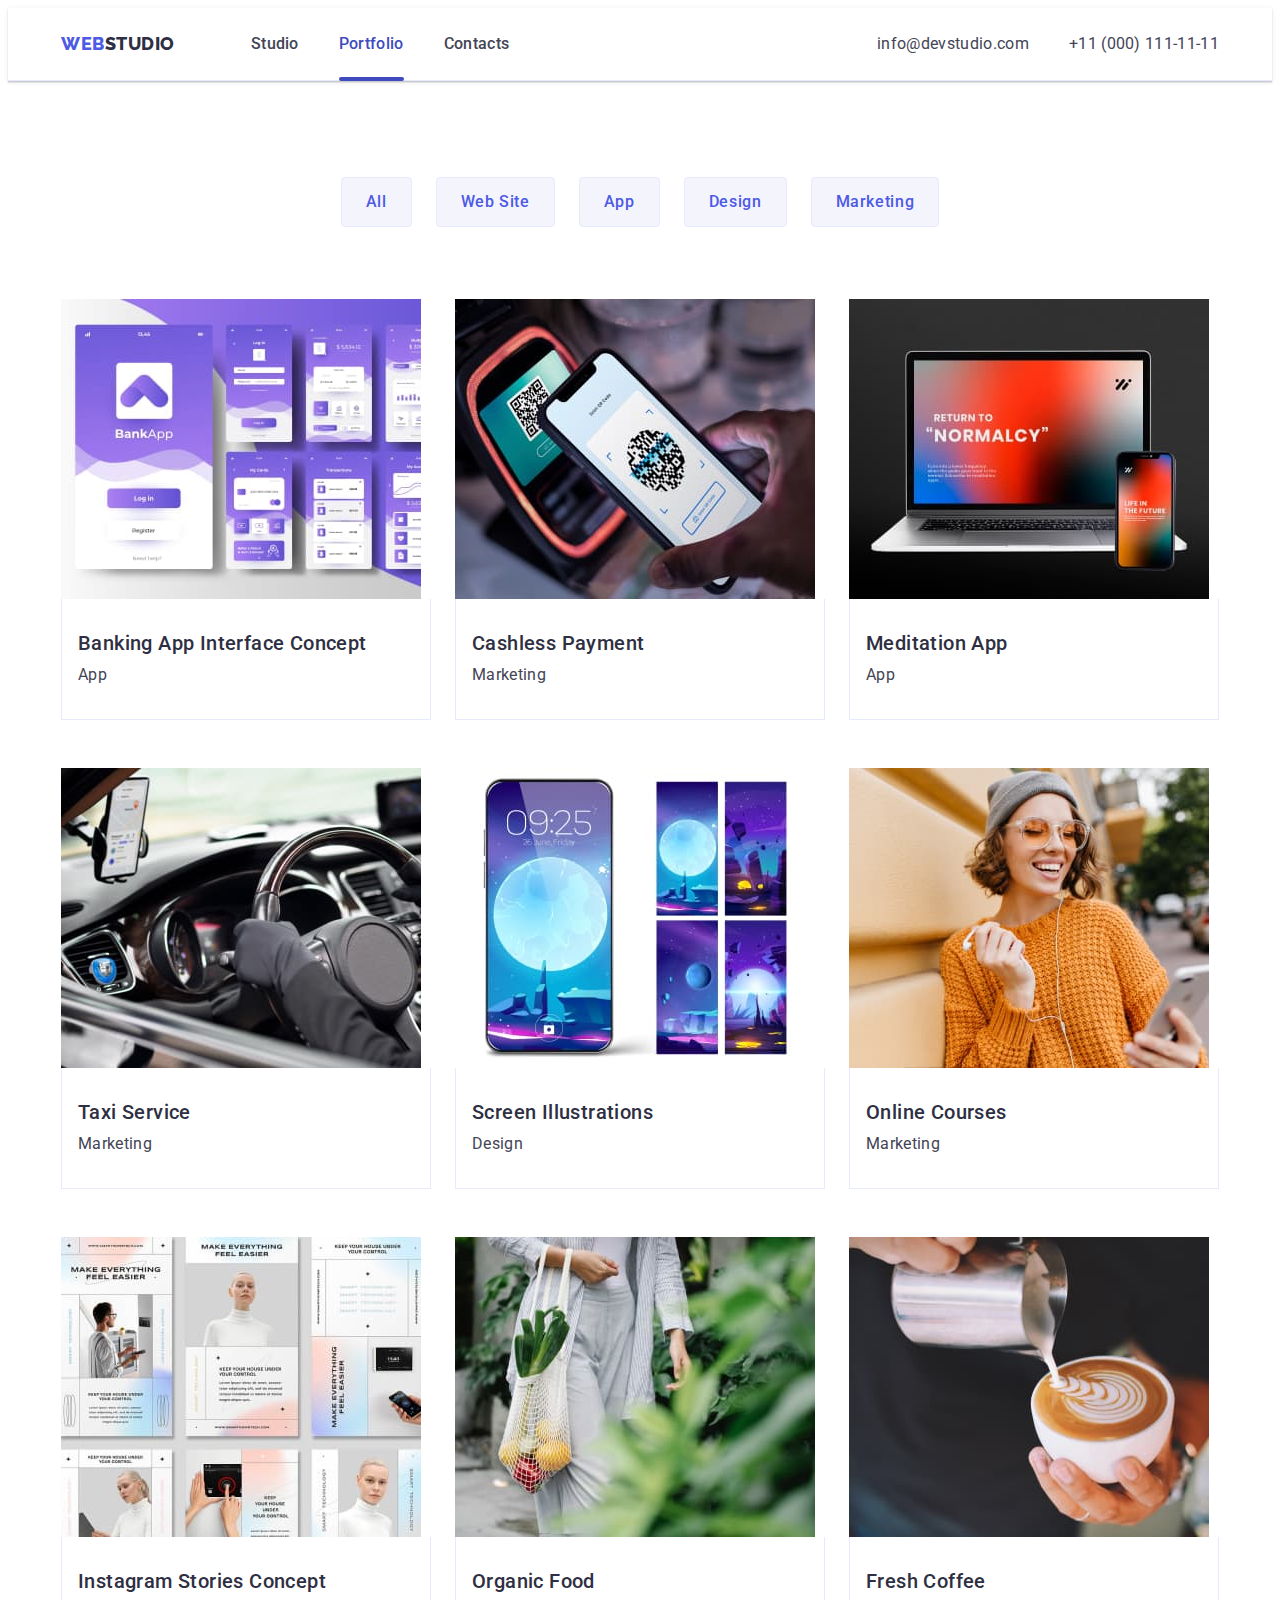
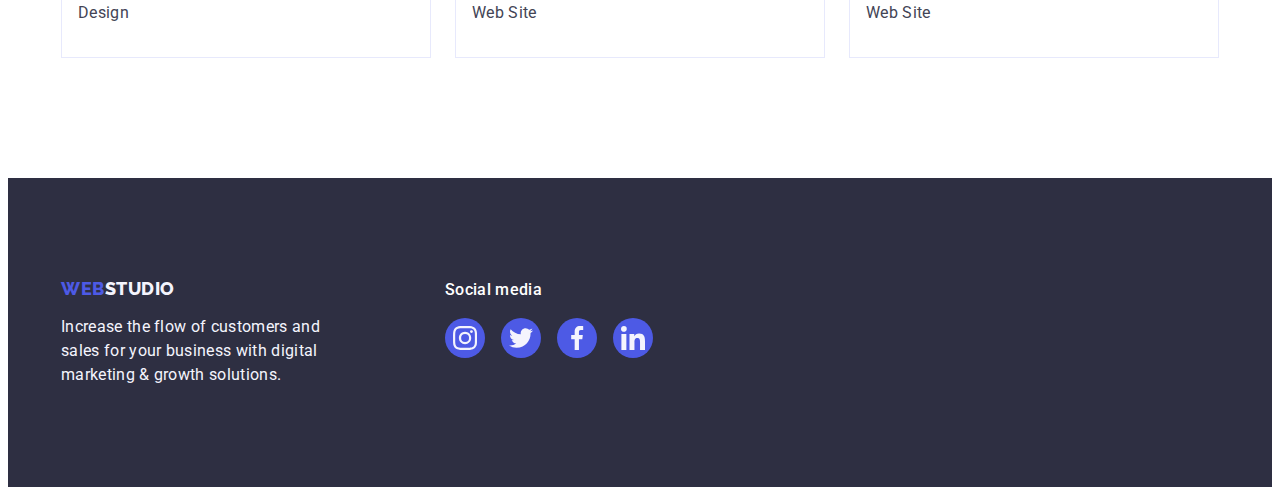
==== portfolio.html @ 4d385fa7 "clone homework 4" ====
<!DOCTYPE html>
<html lang="en">
  <head>
    <meta charset="UTF-8" />
    <meta http-equiv="X-UA-Compatible" content="IE=edge" />
    <meta name="viewport" content="width=device-width, initial-scale=1.0" />
    <link rel="preconnect" href="https://fonts.googleapis.com" />
    <link rel="preconnect" href="https://fonts.gstatic.com" crossorigin />
    <link
      href="https://fonts.googleapis.com/css2?family=Raleway:wght@800&family=Roboto:wght@400;500;700;900&display=swap"
      rel="stylesheet"
    />
    <title>Portfolio</title>
    <link
      rel="stylesheet"
      href="https://cdnjs.cloudflare.com/ajax/libs/modern-normalize/2.0.0/modern-normalize.min.css"
      integrity="sha512-4xo8blKMVCiXpTaLzQSLSw3KFOVPWhm/TRtuPVc4WG6kUgjH6J03IBuG7JZPkcWMxJ5huwaBpOpnwYElP/m6wg=="
      crossorigin="anonymous"
      referrerpolicy="no-referrer"
    />
    <link rel="stylesheet" href="./css/styles.css" />
  </head>
  <body>
    <header class="header">
      <div class="container header-container">
        <nav class="header-nav">
          <a class="header-logo link" href="./index.html"
            >Web<span class="logo-span">Studio</span></a
          >
          <ul class="header-menu list">
            <li class="header-menu-item">
              <a href="./index.html" class="header-menu-link link">Studio</a>
            </li>
            <li class="header-menu-item">
              <a href="./portfolio.html" class="header-menu-link link active"
                >Portfolio</a
              >
            </li>
            <li class="header-menu-item">
              <a href="" class="header-menu-link link">Contacts</a>
            </li>
          </ul>
        </nav>

        <address class="header-contacts">
          <ul class="header-contacts-menu list">
            <li class="header-contacts-item">
              <a
                href="mailto:info@devstudio.com"
                class="header-contacts-link link"
                >info@devstudio.com</a
              >
            </li>
            <li class="header-contacts-item">
              <a href="tel:+110001111111" class="header-contacts-link link"
                >+11 (000) 111-11-11</a
              >
            </li>
          </ul>
        </address>
      </div>
    </header>

    <main>
      <section class="examples">
        <div class="container examples-container">
          <h1 class="examples-title visually-hidden">My Portfolio</h1>
          <ul class="btn-list list">
            <li class="btn-item">
              <button type="button" class="portfolio-btn btn">All</button>
            </li>
            <li class="btn-item">
              <button type="button" class="portfolio-btn btn">Web Site</button>
            </li>
            <li class="btn-item">
              <button type="button" class="portfolio-btn btn">App</button>
            </li>
            <li class="btn-item">
              <button type="button" class="portfolio-btn btn">Design</button>
            </li>
            <li class="btn-item">
              <button type="button" class="portfolio-btn btn">Marketing</button>
            </li>
          </ul>
          <ul class="examples-list list">
            <li class="examples-item">
              <a href="" class="examples-links link">
                <div class="cover-image">
                  <img
                    src="./images/portfolio_img_1.jpg"
                    alt="bank ui photo"
                    width="360"
                    height="300"
                  />
                  <p class="popup-text text">
                    14 Stylish and User-Friendly App Design Concepts · Task
                    Manager App · Calorie Tracker App · Exotic Fruit Ecommerce
                    App · Cloud Storage App
                  </p>
                </div>
                <div class="examples-info-container">
                  <h2 class="examples-subtitle subtitle">
                    Banking App Interface Concept
                  </h2>
                  <p class="examples-text text">App</p>
                </div>
              </a>
            </li>
            <li class="examples-item">
              <a href="" class="examples-links link">
                <div class="cover-image">
                  <img
                    src="./images/portfolio_img_2.jpg"
                    alt="payment photo"
                    width="360"
                    height="300"
                  />
                  <p class="popup-text text">
                    14 Stylish and User-Friendly App Design Concepts · Task
                    Manager App · Calorie Tracker App · Exotic Fruit Ecommerce
                    App · Cloud Storage App
                  </p>
                </div>
                <div class="examples-info-container">
                  <h2 class="examples-subtitle subtitle">Cashless Payment</h2>
                  <p class="examples-text text">Marketing</p>
                </div>
              </a>
            </li>
            <li class="examples-item">
              <a href="" class="examples-links link">
                <div class="cover-image">
                  <img
                    src="./images/portfolio_img_3.jpg"
                    alt="meditation app photo"
                    width="360"
                    height="300"
                  />
                  <p class="popup-text text">
                    14 Stylish and User-Friendly App Design Concepts · Task
                    Manager App · Calorie Tracker App · Exotic Fruit Ecommerce
                    App · Cloud Storage App
                  </p>
                </div>
                <div class="examples-info-container">
                  <h2 class="examples-subtitle subtitle">Meditation App</h2>
                  <p class="examples-text text">App</p>
                </div>
              </a>
            </li>
            <li class="examples-item">
              <a href="" class="examples-links link">
                <div class="cover-image">
                  <img
                    src="./images/portfolio_img_4.jpg"
                    alt="steering wheel photo"
                    width="360"
                    height="300"
                  />
                  <p class="popup-text text">
                    14 Stylish and User-Friendly App Design Concepts · Task
                    Manager App · Calorie Tracker App · Exotic Fruit Ecommerce
                    App · Cloud Storage App
                  </p>
                </div>
                <div class="examples-info-container">
                  <h2 class="examples-subtitle subtitle">Taxi Service</h2>
                  <p class="examples-text text">Marketing</p>
                </div>
              </a>
            </li>
            <li class="examples-item">
              <a href="" class="examples-links link">
                <div class="cover-image">
                  <img
                    src="./images/portfolio_img_5.jpg"
                    alt="mobile illustration photo"
                    width="360"
                    height="300"
                  />
                  <p class="popup-text text">
                    14 Stylish and User-Friendly App Design Concepts · Task
                    Manager App · Calorie Tracker App · Exotic Fruit Ecommerce
                    App · Cloud Storage App
                  </p>
                </div>
                <div class="examples-info-container">
                  <h2 class="examples-subtitle subtitle">
                    Screen Illustrations
                  </h2>
                  <p class="examples-text text">Design</p>
                </div>
              </a>
            </li>
            <li class="examples-item">
              <a href="" class="examples-links link">
                <div class="cover-image">
                  <img
                    src="./images/portfolio_img_6.jpg"
                    alt="photo of a smiling woman"
                    width="360"
                    height="300"
                  />
                  <p class="popup-text text">
                    14 Stylish and User-Friendly App Design Concepts · Task
                    Manager App · Calorie Tracker App · Exotic Fruit Ecommerce
                    App · Cloud Storage App
                  </p>
                </div>
                <div class="examples-info-container">
                  <h2 class="examples-subtitle subtitle">Online Courses</h2>
                  <p class="examples-text text">Marketing</p>
                </div>
              </a>
            </li>
            <li class="examples-item">
              <a href="" class="examples-links link">
                <div class="cover-image">
                  <img
                    src="./images/portfolio_img_7.jpg"
                    alt="instagram stories screenshots"
                    width="360"
                    height="300"
                  />
                  <p class="popup-text text">
                    14 Stylish and User-Friendly App Design Concepts · Task
                    Manager App · Calorie Tracker App · Exotic Fruit Ecommerce
                    App · Cloud Storage App
                  </p>
                </div>
                <div class="examples-info-container">
                  <h2 class="examples-subtitle subtitle">
                    Instagram Stories Concept
                  </h2>
                  <p class="examples-text text">Design</p>
                </div>
              </a>
            </li>
            <li class="examples-item">
              <a href="" class="examples-links link">
                <div class="cover-image">
                  <img
                    src="./images/portfolio_img_8.jpg"
                    alt="food photo"
                    width="360"
                    height="300"
                  />
                  <p class="popup-text text">
                    14 Stylish and User-Friendly App Design Concepts · Task
                    Manager App · Calorie Tracker App · Exotic Fruit Ecommerce
                    App · Cloud Storage App
                  </p>
                </div>
                <div class="examples-info-container">
                  <h2 class="examples-subtitle subtitle">Organic Food</h2>
                  <p class="examples-text text">Web Site</p>
                </div>
              </a>
            </li>
            <li class="examples-item">
              <a href="" class="examples-links link">
                <div class="cover-image">
                  <img
                    src="./images/portfolio_img_9.jpg"
                    alt="coffee photo"
                    width="360"
                    height="300"
                  />
                  <p class="popup-text text">
                    14 Stylish and User-Friendly App Design Concepts · Task
                    Manager App · Calorie Tracker App · Exotic Fruit Ecommerce
                    App · Cloud Storage App
                  </p>
                </div>
                <div class="examples-info-container">
                  <h2 class="examples-subtitle subtitle">Fresh Coffee</h2>
                  <p class="examples-text text">Web Site</p>
                </div>
              </a>
            </li>
          </ul>
        </div>
      </section>
    </main>

    <footer class="footer">
      <div class="footer-main-container container">
        <div class="footer-container">
          <a href="./index.html" class="footer-logo link"
            >Web<span class="logo-span-footer">Studio</span></a
          >
          <p class="footer-text text">
            Increase the flow of customers and sales for your business with
            digital marketing & growth solutions.
          </p>
        </div>
        <div class="footer-soc-container">
          <p class="footer-soc-text text">Social media</p>
          <ul class="footer-soc-menu list">
            <li class="footer-soc-item">
              <a href="" class="footer-soc-link link"
                ><svg class="soc-icon" width="24" height="24">
                  <use href="./images/icons.svg#icon-instagram"></use>
                </svg>
              </a>
            </li>
            <li class="footer-soc-item">
              <a href="" class="footer-soc-link link">
                <svg class="soc-icon" width="24" height="24">
                  <use href="./images/icons.svg#icon-twitter"></use>
                </svg>
              </a>
            </li>
            <li class="footer-soc-item">
              <a href="" class="footer-soc-link link">
                <svg class="soc-icon" width="24" height="24">
                  <use href="./images/icons.svg#icon-facebook"></use>
                </svg>
              </a>
            </li>
            <li class="footer-soc-item">
              <a href="" class="footer-soc-link link"
                ><svg class="soc-icon" width="24" height="24">
                  <use href="./images/icons.svg#icon-linkedin"></use>
                </svg>
              </a>
            </li>
          </ul>
        </div>
      </div>
    </footer>
  </body>
</html>
---- css/styles.css ----
:root {
  --main-color: #434455;
  --highest-color: #2e2f42;
  --second-color: #ffffff;
  --logo-color: #4d5ae5;
  --effect-main-color: #f4f4fd;
  --effect-second-color: #404bbf;
  --main-border-color: #e7e9fc;
  --second-border-color: #8e8f99;
  --header-shadow: rgba(46, 47, 66, 0.7);
  --main-green-color: #31d0aa;
  --main-font: "Roboto", sans-serif;
  --main-transition: 250ms cubic-bezier(0.4, 0, 0.2, 1);
}

body {
  font-family: var(--main-font);
  color: var(--main-color);
  background-color: var(--second-color);
}

p,
h1,
h2,
h3,
h4,
h5,
h6 {
  margin-top: 0;
  margin-bottom: 0;
}

ul {
  margin-top: 0;
  margin-bottom: 0;
  padding-left: 0;
}

img {
  display: block;
  max-width: 100%;
  height: auto;
}

a {
  display: block;
}

.container {
  width: 100%;
  max-width: 1158px;
  margin: 0 auto;
  padding-left: 15px;
  padding-right: 15px;
}

.list {
  list-style-type: none;
}

.link {
  text-decoration: none;
}

.title {
  font-weight: 700;
  font-size: 36px;
  line-height: 1.11;
  text-align: center;
  letter-spacing: 0.02em;
  text-transform: capitalize;
}

.subtitle {
  font-weight: 500;
  font-size: 20px;
  line-height: 1.2;
  letter-spacing: 0.02em;
  margin-bottom: 8px;
}

.text {
  font-size: 16px;
  line-height: 1.5;
  letter-spacing: 0.02em;
  color: var(--main-color);
}

.visually-hidden {
  position: absolute;
  width: 1px;
  height: 1px;
  margin: -1px;
  border: 0;
  padding: 0;
  white-space: nowrap;
  clip-path: inset(100%);
  clip: rect(0 0 0 0);
  overflow: hidden;
}

.header {
  border-bottom: 1px solid var(--main-border-color);
  box-shadow: 0px 2px 1px rgba(46, 47, 66, 0.08),
    0px 1px 1px rgba(46, 47, 66, 0.16), 0px 1px 6px rgba(46, 47, 66, 0.08);
}

.header-nav {
  display: flex;
  align-items: center;
}

.header-container {
  display: flex;
  justify-content: space-between;
}

.header-logo {
  font-family: "Raleway", sans-serif;
  font-weight: 800;
  font-size: 18px;
  line-height: 1.17;
  letter-spacing: 0.03em;
  text-transform: uppercase;
  color: var(--logo-color);
  margin-right: 76px;
}

.logo-span {
  color: var(--highest-color);
}

.header-contacts {
  font-style: normal;
}

.header-menu {
  display: flex;
  gap: 40px;
}

.header-menu-link {
  font-weight: 500;
  font-size: 16px;
  line-height: 1.5;
  letter-spacing: 0.02em;
  color: var(--main-color);
  padding-top: 24px;
  padding-bottom: 24px;
  transition: color var(--main-transition);
}

.active {
  position: relative;
  color: var(--effect-second-color);
}

.active::after {
  content: "";
  position: absolute;
  width: 100%;
  height: 4px;
  background-color: var(--effect-second-color);
  border-radius: 2px;
  bottom: -1px;
  left: 0;
}

.header-contacts-link {
  font-size: 16px;
  line-height: 1.5;
  letter-spacing: 0.02em;
  color: var(--main-color);
  padding: 24px 0;
  transition: color var(--main-transition);
}

.header-contacts-menu {
  display: flex;
  gap: 40px;
}

.header-menu-link:hover,
.header-menu-link:focus,
.header-contacts-link:hover,
.header-contacts-link:focus {
  color: var(--effect-second-color);
}

.banner {
  max-width: 1440px;
  background-image: linear-gradient(var(--header-shadow), var(--header-shadow)),
    url(../images/people-office.jpg);
  background-position: center;
  background-size: cover;
  background-repeat: no-repeat;
  padding-top: 188px;
  padding-bottom: 188px;
  margin: 0 auto;
}

.banner-container {
  text-align: center;
}

.banner-caption {
  font-weight: 700;
  font-size: 56px;
  line-height: 1.07;
  text-align: center;
  letter-spacing: 0.02em;
  color: var(--second-color);
  max-width: 496px;
  margin: 0 auto 48px;
}

.banner-btn {
  font-family: var(--main-font);
  font-weight: 500;
  font-size: 16px;
  line-height: 1.5;
  letter-spacing: 0.04em;
  color: var(--second-color);
  background-color: var(--logo-color);
  min-width: 169px;
  min-height: 56px;
  border: none;
  border-radius: 4px;
  cursor: pointer;
  box-shadow: 0px 4px 4px rgba(0, 0, 0, 0.15);
  transition: background-color var(--main-transition);
}

.benefits {
  padding-top: 120px;
  padding-bottom: 120px;
}

.benefits-list {
  display: flex;
  gap: 24px;
}

.benefits-list-item {
  width: calc((100% - 3 * 24px) / 4);
}

.benefits-item-block {
  display: flex;
  align-items: center;
  justify-content: center;
  height: 112px;
  background-color: var(--effect-main-color);
  border-radius: 4px;
  margin-bottom: 8px;
}

.benefits-subtitle,
.about-us-subtitle,
.activities-title,
.about-us-title,
.examples-subtitle {
  color: var(--highest-color);
}

.activities {
  padding-bottom: 120px;
}

.activities-title {
  margin-bottom: 72px;
}

.activities-list {
  display: flex;
  gap: 24px;
}

.activities-item {
  width: calc((100% - 2 * 24px) / 3);
}

.about-us {
  max-width: 100%;
  background: var(--effect-main-color);
  padding-top: 120px;
  padding-bottom: 120px;
}

.about-us-title {
  margin-bottom: 72px;
}

.about-us-list {
  display: flex;
  gap: 24px;
}

.about-us-text {
  text-align: center;
  margin-bottom: 8px;
}

.about-us-subtitle {
  text-align: center;
}

.about-us-item {
  background-color: var(--second-color);
  width: calc((100% - 3 * 24px) / 4);
  display: flex;
  flex-direction: column;
  align-items: center;
  justify-content: center;
  border-radius: 0px 0px 4px 4px;
  box-shadow: 0px 1px 6px rgba(46, 47, 66, 0.08),
    0px 1px 1px rgba(46, 47, 66, 0.16), 0px 2px 1px rgba(46, 47, 66, 0.08);
}

.soc-link-item:hover,
.soc-link-item:focus {
  background-color: var(--effect-second-color);
}

.person-container {
  padding-top: 32px;
  padding-bottom: 32px;
}

.soc-menu {
  display: flex;
  justify-content: center;
  gap: 24px;
}

.soc-menu-list {
  width: 40px;
  height: 40px;
}

.soc-link-item {
  display: flex;
  align-items: center;
  justify-content: center;
  width: 100%;
  height: 100%;
  padding: 12px;
  background-color: var(--logo-color);
  border-radius: 50%;
  fill: var(--effect-main-color);
  transition: background-color var(--main-transition);
}

.customers {
  padding-top: 120px;
  padding-bottom: 120px;
}

.customers-title {
  color: var(--highest-color);
  margin-bottom: 72px;
}

.customers-menu {
  display: flex;
  justify-content: center;
  gap: 24px;
}

.customers-item {
  width: calc((100% - 120px) / 6);
  height: 88px;
}

.customers-item-link {
  display: flex;
  align-items: center;
  justify-content: center;
  height: 100%;
  padding: 16px 32px;
  border: 1px solid var(--second-border-color);
  border-radius: 4px;
  color: var(--second-border-color);
  transition: border-color var(--main-transition), color var(--main-transition);
}

.customers-icon {
  fill: currentColor;
}

.customers-item-link:hover,
.customers-item-link:focus {
  border-color: var(--effect-second-color);
  color: var(--effect-second-color);
}

.portfolio-btn {
  font-family: var(--main-font);
  font-weight: 500;
  font-size: 16px;
  line-height: 1.5;
  text-align: center;
  letter-spacing: 0.04em;
  color: var(--logo-color);
  background-color: var(--effect-main-color);
  padding: 12px 24px;
  border: 1px solid var(--main-border-color);
  border-radius: 4px;
  transition: color var(--main-transition),
    background-color var(--main-transition), border-color var(--main-transition),
    box-shadow var(--main-transition);
}

.btn:hover,
.btn:focus {
  cursor: pointer;
  color: var(--second-color);
  background-color: var(--effect-second-color);
  border: 1px solid transparent;
  box-shadow: 0px 3px 1px rgba(0, 0, 0, 0.1), 0px 2px 1px rgba(0, 0, 0, 0.08),
    0px 2px 2px rgba(0, 0, 0, 0.12);
}

.btn-list {
  display: flex;
  gap: 24px;
  justify-content: center;
  margin-bottom: 72px;
}

.examples {
  padding-top: 96px;
  padding-bottom: 120px;
}

.examples-info-container {
  padding: 32px 16px;
  border: 1px solid var(--main-border-color);
  border-top: none;
}

.examples-list {
  max-width: 100%;
  display: flex;
  flex-wrap: wrap;
  row-gap: 48px;
  column-gap: 24px;
}

.examples-item {
  width: calc((100% - 2 * 24px) / 3);
}

.cover-image {
  position: relative;
  overflow: hidden;
}

.popup-text {
  position: absolute;
  top: 0;
  text-align: center;
  color: var(--effect-main-color);
  background-color: var(--logo-color);
  padding: 40px 32px;
  height: 100%;
  width: 100%;
  transform: translateY(100%);
  transition: transform var(--main-transition);
}

.examples-links {
  transition: box-shadow var(--main-transition);
}

.examples-links:hover,
.examples-links:focus {
  box-shadow: 0px 1px 6px rgba(46, 47, 66, 0.08),
    0px 1px 1px rgba(46, 47, 66, 0.16), 0px 2px 1px rgba(46, 47, 66, 0.08);
}

.examples-links:hover .popup-text,
.examples-links:focus .popup-text {
  transform: translateY(0);
}

.backdrop {
  position: fixed;
  top: 0;
  width: 100vw;
  height: 100vh;
  background: rgba(46, 47, 66, 0.4);
  transition: opacity var(--main-transition), visibility var(--main-transition);
}

.modal {
  width: 408px;
  min-height: 584px;
  background-color: #fcfcfc;
  border-radius: 4px;
  box-shadow: 0px 1px 1px rgba(0, 0, 0, 0.14), 0px 1px 3px rgba(0, 0, 0, 0.12),
    0px 2px 1px rgba(0, 0, 0, 0.2);
  position: absolute;
  top: 50%;
  left: 50%;
  transform: translate(-50%, -50%) scaleX(1);
  transition: transform var(--main-transition);
}

.backdrop.is-hidden .modal {
  transform: translate(-50%, -50%) scaleX(0);
}

.modal-btn {
  display: flex;
  align-items: center;
  justify-content: center;
  padding: 0;
  width: 24px;
  height: 24px;
  position: absolute;
  top: 24px;
  right: 24px;
  background-color: var(--main-border-color);
  border: 1px solid rgba(0, 0, 0, 0.1);
  border-radius: 50%;
  cursor: pointer;
  transition: background-color var(--main-transition),
    border var(--main-transition);
}

.modal-btn:hover,
.modal-btn:focus {
  background-color: var(--effect-second-color);
  border: none;
  fill: var(--second-color);
}

.button-close-icon {
  transition: fill var(--main-transition);
}

.is-hidden {
  visibility: hidden;
  opacity: 0;
  pointer-events: none;
}

.footer {
  background: var(--highest-color);
  padding-top: 100px;
  padding-bottom: 100px;
}

.footer-main-container {
  display: flex;
  align-items: baseline;
}

.footer-container {
  margin-right: 120px;
}

.footer-logo {
  font-family: "Raleway", sans-serif;
  font-weight: 800;
  font-size: 18px;
  line-height: 1.17;
  letter-spacing: 0.03em;
  text-transform: uppercase;
  color: var(--logo-color);
  display: inline-block;
  margin-bottom: 16px;
}

.footer-text {
  max-width: 264px;
}

.footer-text,
.logo-span-footer,
.footer-soc-text {
  color: var(--effect-main-color);
}

.footer-soc-menu {
  display: flex;
  flex-direction: row;
  gap: 16px;
}

.footer-soc-item {
  width: 40px;
  height: 40px;
}

.footer-soc-text {
  font-weight: 500;
  margin-bottom: 16px;
  color: var(--second-color);
}

.footer-soc-link {
  display: flex;
  align-items: center;
  justify-content: center;
  width: 100%;
  height: 100%;
  background-color: var(--logo-color);
  border-radius: 50%;
  fill: var(--effect-main-color);
  transition: background-color var(--main-transition);
}

.footer-soc-link:hover,
.footer-soc-link:focus {
  background-color: var(--main-green-color);
}
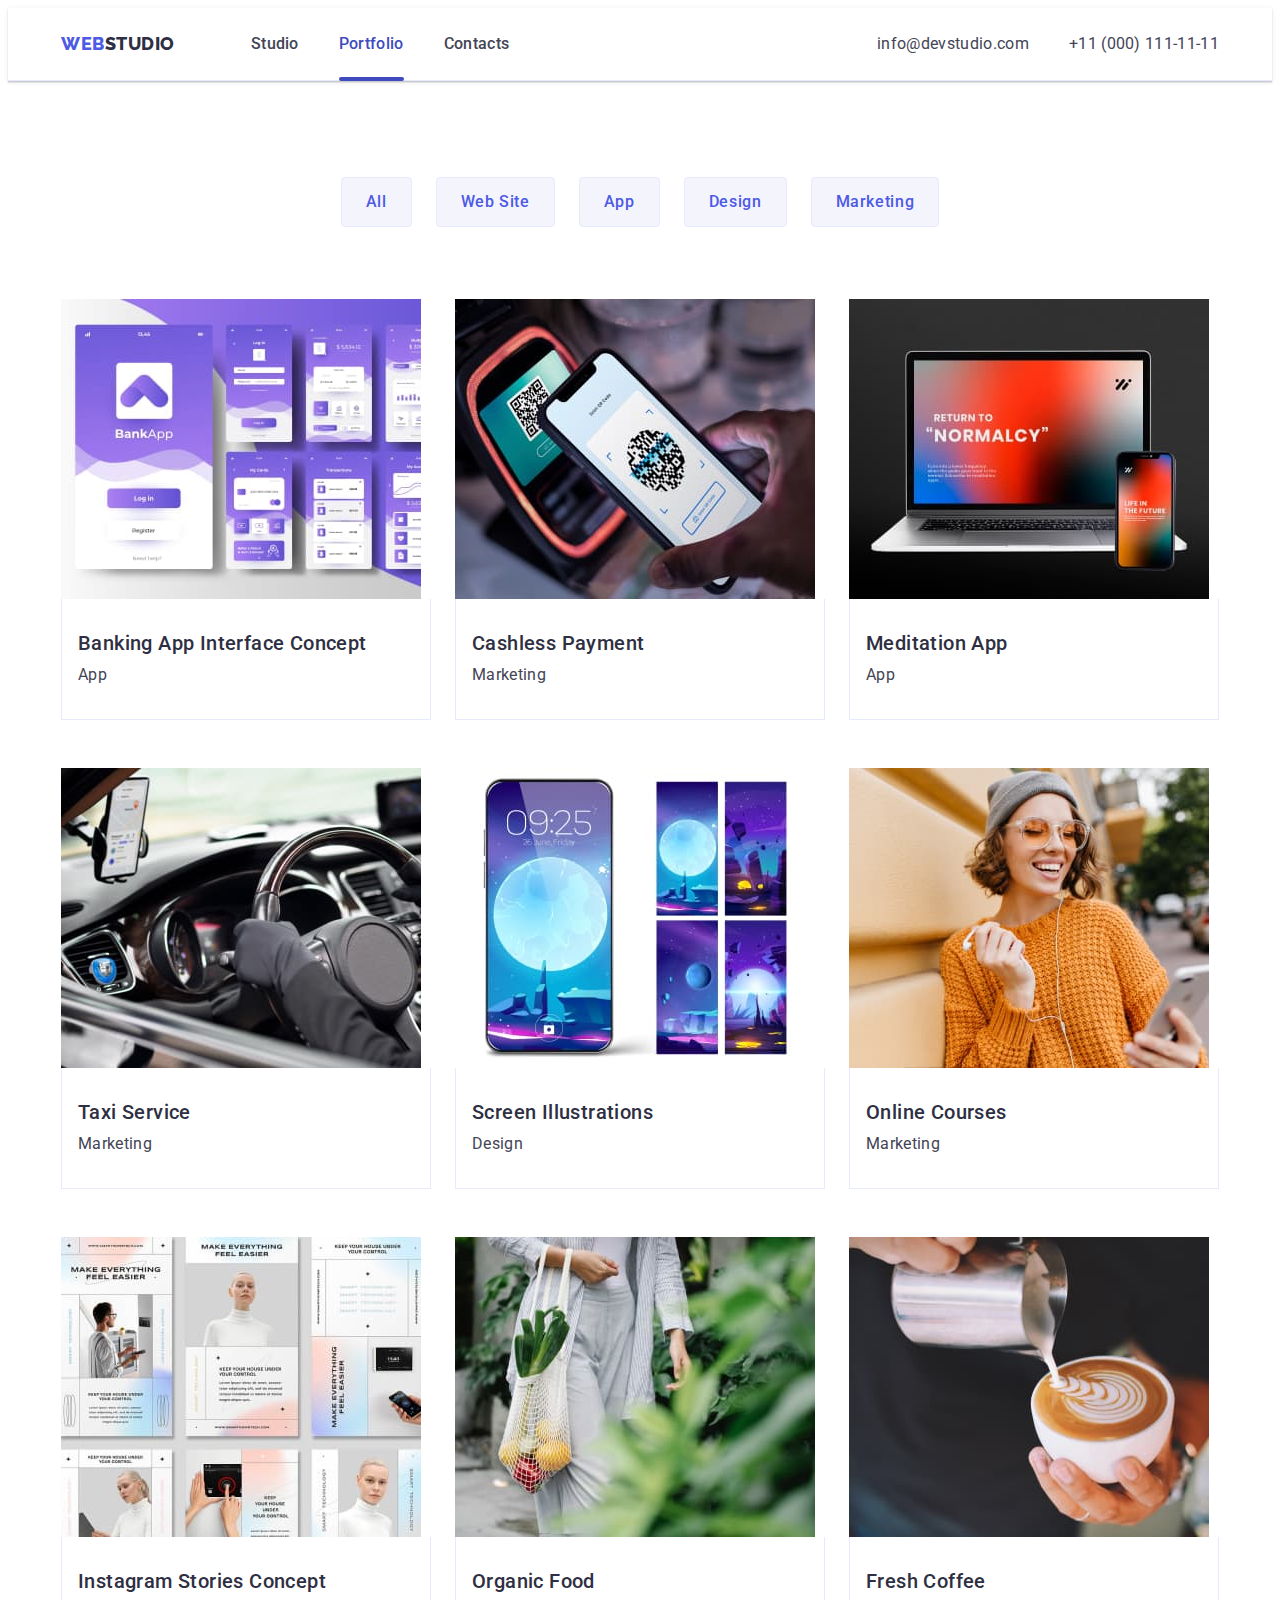
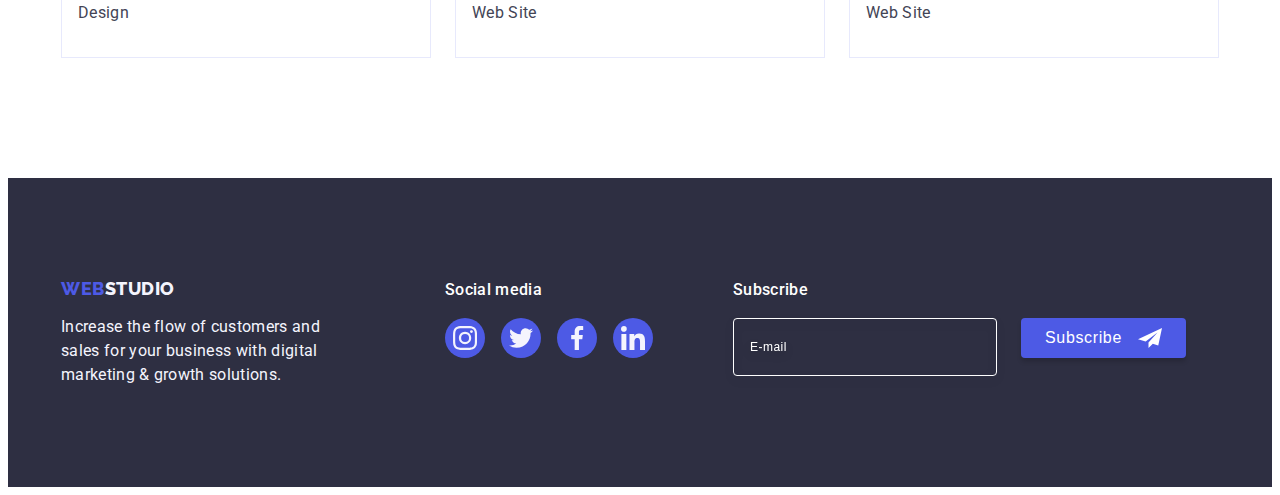
==== commit 08ec0f23: "modal and footer changes" ====
--- a/portfolio.html
+++ b/portfolio.html
@@ -327,6 +327,24 @@
             </li>
           </ul>
         </div>
+
+        <div class="footer-subscribe">
+          <p class="subscribe-text">Subscribe</p>
+          <form class="subscribe-form">
+            <input
+              type="email"
+              class="footer-email"
+              name="user-email-subscribe"
+              id="user-email-subscribe"
+              placeholder="E-mail"
+            />
+            <button type="submit" class="subscribe-btn">
+              Subscribe<svg class="sub-icon" width="24" height="24">
+                <use href="./images/icons.svg#icon-subscribe"></use>
+              </svg>
+            </button>
+          </form>
+        </div>
       </div>
     </footer>
   </body>
--- a/css/styles.css
+++ b/css/styles.css
@@ -46,6 +46,12 @@
   display: block;
 }
 
+fieldset {
+  margin: 0;
+  padding: 0;
+  border: none;
+}
+
 .container {
   width: 100%;
   max-width: 1158px;
@@ -540,6 +546,156 @@
   transition: fill var(--main-transition);
 }
 
+.modal-form {
+  width: 100%;
+  padding: 72px 24px 24px 24px;
+}
+
+.modal-field {
+  display: flex;
+  flex-direction: column;
+  gap: 8px;
+  margin-bottom: 16px;
+}
+
+.modal-title {
+  width: 100%;
+  font-weight: 500;
+  font-size: 16px;
+  line-height: 1.5;
+  text-align: center;
+  letter-spacing: 0.02em;
+  margin-bottom: 16px;
+}
+
+.modal-label {
+  font-size: 12px;
+  line-height: 1.17;
+  letter-spacing: 0.04em;
+  color: var(--second-border-color);
+  margin-bottom: 4px;
+  display: flex;
+  align-items: center;
+}
+
+.modal-input {
+  width: 100%;
+  height: 40px;
+  border: 1px solid rgba(46, 47, 66, 0.4);
+  border-radius: 4px;
+  padding-left: 34px;
+  padding-right: 16px;
+  outline: transparent;
+  transition: border-color var(--main-transition);
+}
+
+.modal-input:focus {
+  border-color: var(--logo-color);
+}
+
+.modal-input:focus + .modal-icon {
+  fill: var(--logo-color);
+}
+
+.modal-input-area {
+  position: relative;
+}
+
+.modal-icon {
+  position: absolute;
+  left: 16px;
+  top: 50%;
+  transform: translateY(-50%);
+  margin-right: 4px;
+  transition: fill var(--main-transition);
+}
+
+.user-comment {
+  width: 100%;
+  height: 120px;
+  padding: 8px 16px;
+  font-size: 12px;
+  line-height: 1.17;
+  letter-spacing: 0.04em;
+  resize: none;
+  color: rgba(46, 47, 66, 0.4);
+  border: 1px solid rgba(46, 47, 66, 0.4);
+  border-radius: 4px;
+  outline: transparent;
+  transition: border-color var(--main-transition);
+}
+
+.user-comment::placeholder {
+  color: rgba(46, 47, 66, 0.4);
+}
+
+.user-comment:focus {
+  border-color: var(--logo-color);
+}
+
+.terms-text {
+  width: 100%;
+  font-size: 12px;
+  line-height: 1.17;
+  letter-spacing: 0.04em;
+  color: var(--second-border-color);
+  display: flex;
+  align-items: center;
+}
+
+.terms-text a {
+  line-height: 1.33;
+  letter-spacing: 0.04em;
+  color: var(--logo-color);
+  margin-left: 4px;
+}
+
+.terms-text span {
+  width: 16px;
+  height: 16px;
+  border: 1px solid rgba(46, 47, 66, 0.4);
+  border-radius: 2px;
+  display: flex;
+  align-items: center;
+  justify-content: center;
+  margin-right: 8px;
+  fill: transparent;
+  transition: background-color var(--main-transition),
+    border-color var(--main-transition), fill var(--main-transition);
+}
+
+.terms-check:checked + .terms-text span {
+  background-color: var(--effect-second-color);
+  border-color: var(--effect-second-color);
+  fill: var(--effect-main-color);
+}
+
+.modal-submit-btn {
+  display: flex;
+  justify-content: center;
+  font-weight: 500;
+  font-size: 16px;
+  line-height: 1.5;
+  text-align: center;
+  letter-spacing: 0.04em;
+  min-width: 169px;
+  height: 56px;
+  padding: 16px 32px;
+  margin: 14px auto 0;
+  cursor: pointer;
+  color: var(--second-color);
+  background: var(--logo-color);
+  box-shadow: 0px 4px 4px rgba(0, 0, 0, 0.15);
+  border-radius: 4px;
+  border: none;
+  transition: background-color var(--main-transition);
+}
+
+.modal-submit-btn:hover,
+.modal-submit-btn:focus {
+  background-color: var(--effect-second-color);
+}
+
 .is-hidden {
   visibility: hidden;
   opacity: 0;
@@ -616,3 +772,72 @@
 .footer-soc-link:focus {
   background-color: var(--main-green-color);
 }
+
+.footer-subscribe {
+  margin-left: 80px;
+  width: 453px;
+  height: 80px;
+}
+
+.subscribe-text {
+  font-weight: 500;
+  font-size: 16px;
+  line-height: 1.5;
+  letter-spacing: 0.02em;
+  color: var(--second-color);
+  margin-bottom: 16px;
+}
+
+.footer-email {
+  width: 264px;
+  height: 40px;
+  font-size: 12px;
+  line-height: 2;
+  letter-spacing: 0.04em;
+  color: var(--second-color);
+  border: 1px solid var(--second-color);
+  filter: drop-shadow(0px 4px 4px rgba(0, 0, 0, 0.15));
+  border-radius: 4px;
+  background-color: transparent;
+  padding: 8px 16px;
+  outline: none;
+}
+
+.footer-email::placeholder {
+  color: var(--second-color);
+}
+
+.subscribe-form {
+  display: flex;
+  gap: 24px;
+}
+
+.subscribe-btn {
+  display: flex;
+  justify-content: center;
+  align-items: center;
+  min-width: 165px;
+  height: 40px;
+  font-size: 16px;
+  font-weight: 500;
+  letter-spacing: 0.04em;
+  cursor: pointer;
+  border: none;
+  padding: 10px 24px;
+  color: var(--second-color);
+  line-height: 1.5;
+  background-color: var(--logo-color);
+  border-radius: 4px;
+  box-shadow: 0px 4px 4px rgba(0, 0, 0, 0.15);
+  transition: background-color var(--main-transition);
+}
+
+.subscribe-btn:hover,
+.subscribe-btn:focus {
+  background-color: var(--effect-second-color);
+}
+
+.sub-icon {
+  margin-left: 16px;
+  fill: var(--second-color);
+}
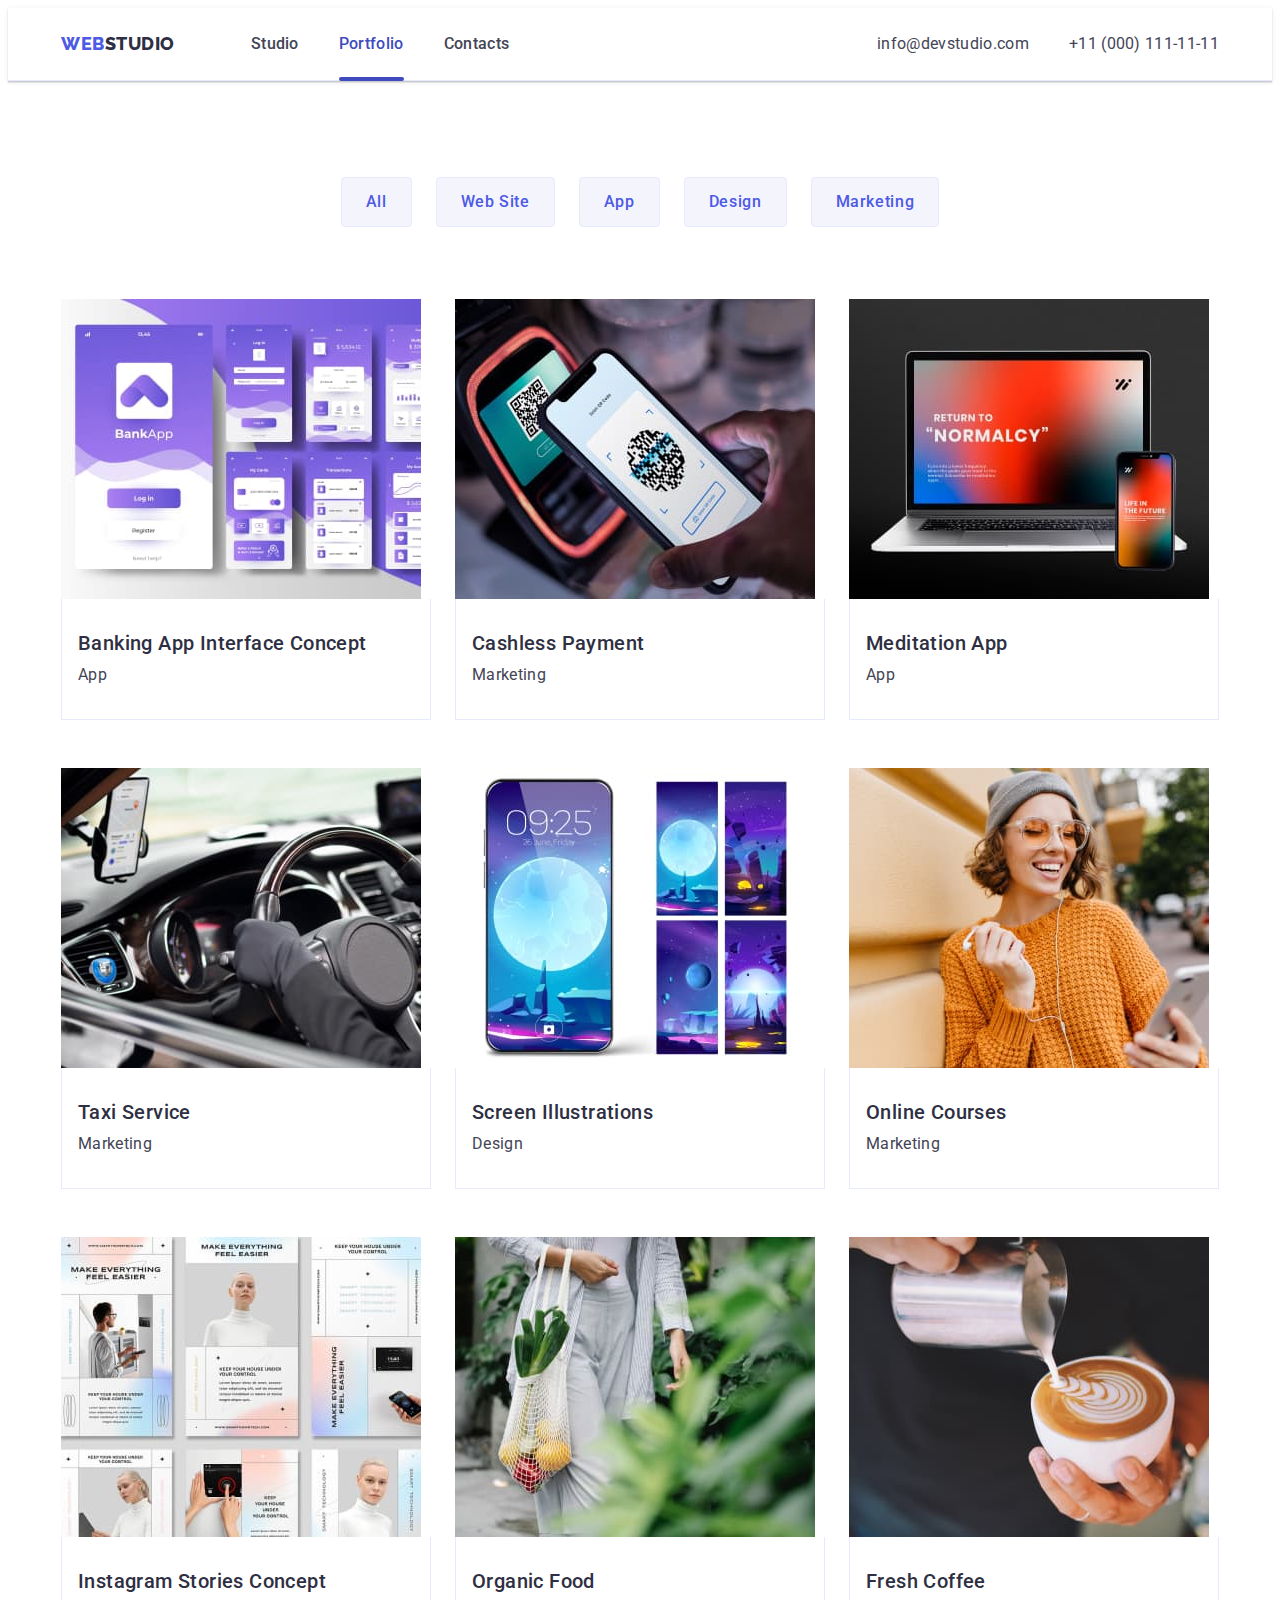
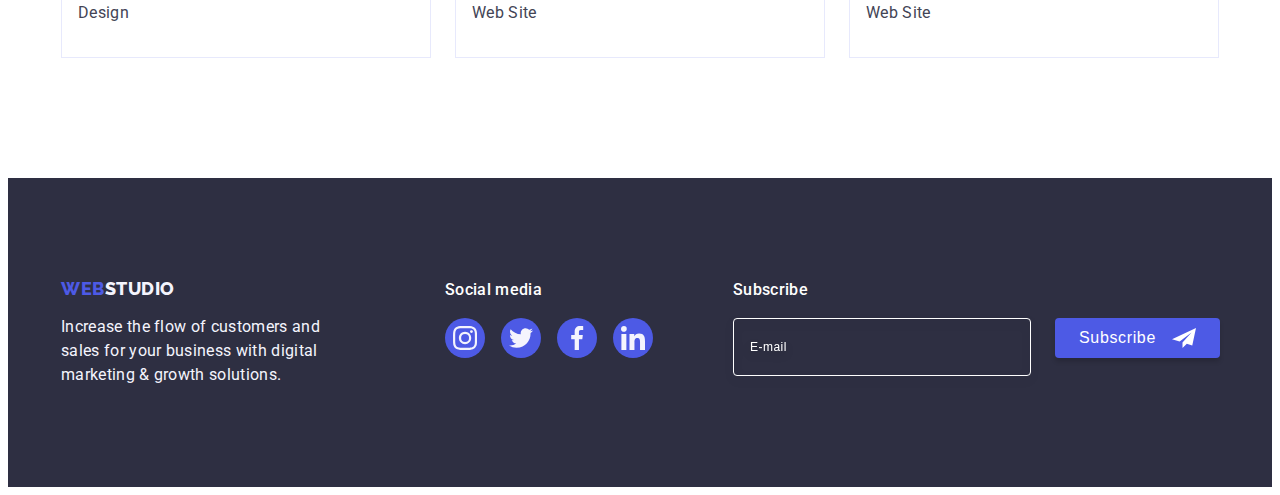
==== commit f707e327: "styles and markup changes" ====
--- a/portfolio.html
+++ b/portfolio.html
@@ -331,13 +331,15 @@
         <div class="footer-subscribe">
           <p class="subscribe-text">Subscribe</p>
           <form class="subscribe-form">
-            <input
-              type="email"
-              class="footer-email"
-              name="user-email-subscribe"
-              id="user-email-subscribe"
-              placeholder="E-mail"
-            />
+            <label for="user-email-subscribe" class="subscribe-label">
+              <input
+                type="email"
+                class="footer-email"
+                name="user-email-subscribe"
+                id="user-email-subscribe"
+                placeholder="E-mail"
+              />
+            </label>
             <button type="submit" class="subscribe-btn">
               Subscribe<svg class="sub-icon" width="24" height="24">
                 <use href="./images/icons.svg#icon-subscribe"></use>
--- a/css/styles.css
+++ b/css/styles.css
@@ -502,6 +502,7 @@
 .modal {
   width: 408px;
   min-height: 584px;
+  padding: 72px 24px 24px 24px;
   background-color: #fcfcfc;
   border-radius: 4px;
   box-shadow: 0px 1px 1px rgba(0, 0, 0, 0.14), 0px 1px 3px rgba(0, 0, 0, 0.12),
@@ -548,7 +549,6 @@
 
 .modal-form {
   width: 100%;
-  padding: 72px 24px 24px 24px;
 }
 
 .modal-field {
@@ -558,6 +558,10 @@
   margin-bottom: 16px;
 }
 
+.modal-group {
+  margin-bottom: 8px;
+}
+
 .modal-title {
   width: 100%;
   font-weight: 500;
@@ -566,6 +570,7 @@
   text-align: center;
   letter-spacing: 0.02em;
   margin-bottom: 16px;
+  color: var(--highest-color);
 }
 
 .modal-label {
@@ -574,16 +579,16 @@
   letter-spacing: 0.04em;
   color: var(--second-border-color);
   margin-bottom: 4px;
-  display: flex;
-  align-items: center;
+  display: block;
 }
 
 .modal-input {
   width: 100%;
   height: 40px;
   border: 1px solid rgba(46, 47, 66, 0.4);
-  border-radius: 4px;
-  padding-left: 34px;
+  background-color: transparent;
+  border-radius: 4px;
+  padding-left: 38px;
   padding-right: 16px;
   outline: transparent;
   transition: border-color var(--main-transition);
@@ -622,6 +627,7 @@
   border: 1px solid rgba(46, 47, 66, 0.4);
   border-radius: 4px;
   outline: transparent;
+  background-color: transparent;
   transition: border-color var(--main-transition);
 }
 
@@ -792,7 +798,7 @@
   width: 264px;
   height: 40px;
   font-size: 12px;
-  line-height: 2;
+  line-height: 1.5;
   letter-spacing: 0.04em;
   color: var(--second-color);
   border: 1px solid var(--second-color);
